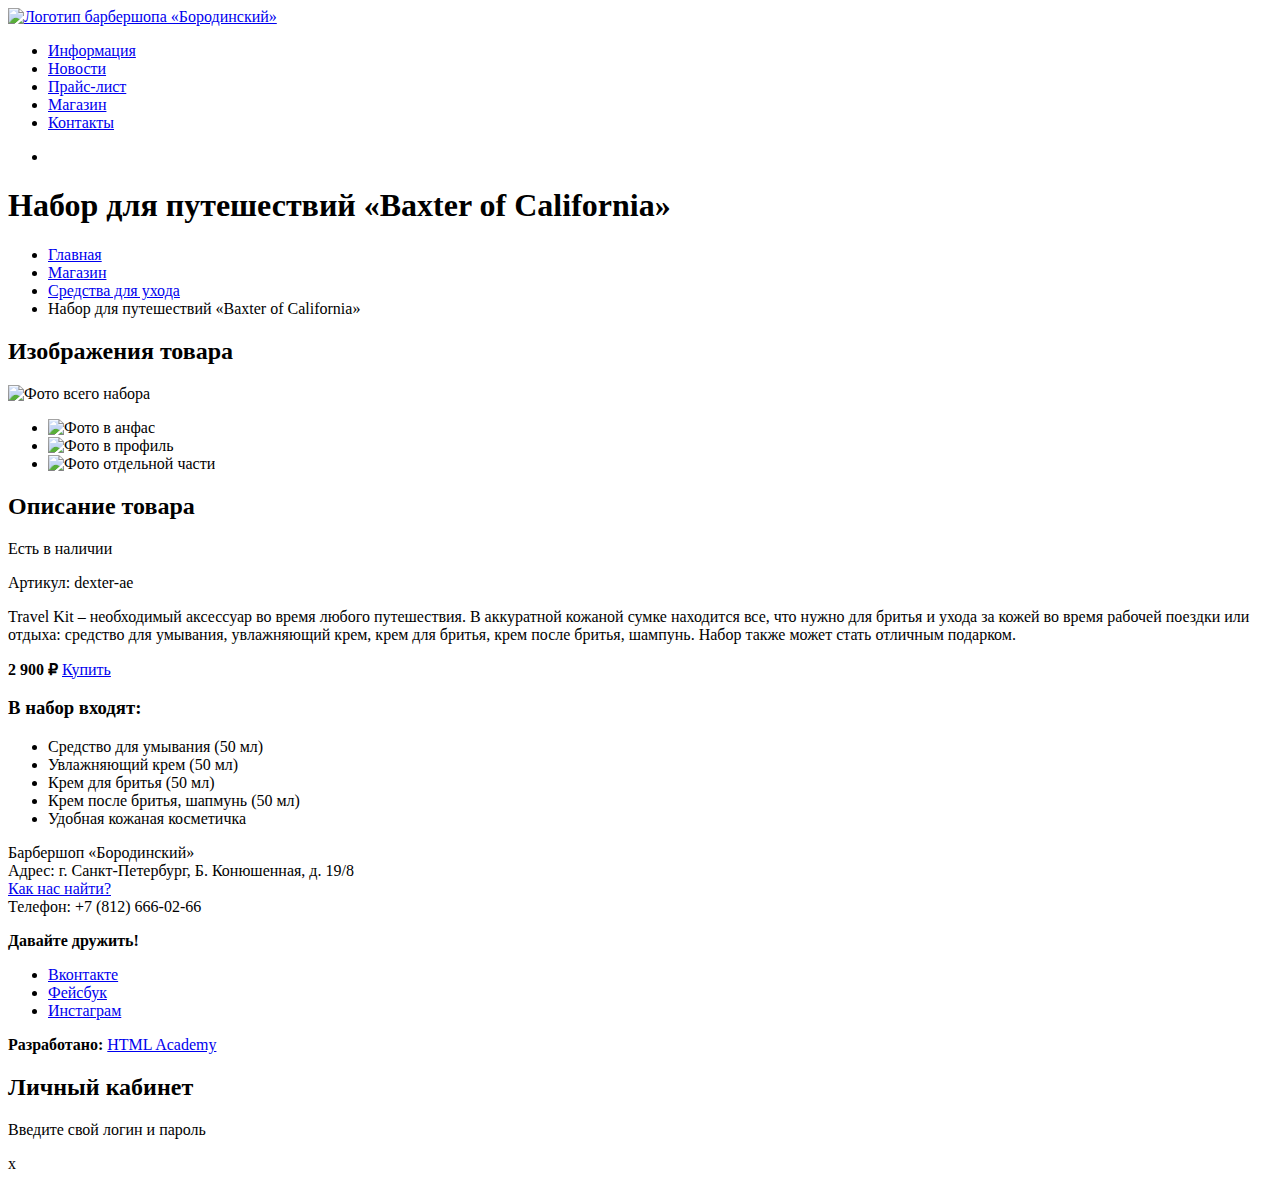
==== item.html @ 6d48ae1f "Добавил Страницу Товара и исправил лишнее модальное окно карты в Странице Каталога" ====
<!DOCTYPE html>
<html lang="ru">
<head>
	<meta charset="UTF-8">
	<title>Барбершоп «Бородинский»</title>
</head>
<body>
	<header class="main-header">
		<nav class="main-navigation">
			<a class="main-header-logo" href="index.html">
				<img src="img/logo.svg" width="111" height="24" alt="Логотип барбершопа «Бородинский»">
			</a>
			<ul class="site-navigation">
				<li><a href="info.html">Информация</a></li>
				<li><a href="news.html">Новости</a></li>
				<li><a href="price.html">Прайс-лист</a></li>
				<li class="site-navigation-current"><a href="catalog.html">Магазин</a></li>
				<li><a href="contacts.html">Контакты</a></li>
			</ul>
			<ul class="user-navigation">
				<li class="login-link"></li>
			</ul>
		</nav>
	</header>
	<main class="container">

		<h1 class="visually-hidden">Набор для путешествий «Baxter of California»</h1>

		<ul class="breadcrumbs">
			<li><a href="index.html">Главная</a></li>
			<li><a href="catalog.html">Магазин</a></li>
			<li><a href="#">Средства для ухода</a></li>
			<li class="breadcrumbs-current">Набор для путешествий «Baxter of California»</li>
		</ul>

		<section class="product-photos">
			<h2 class="visually-hidden">Изображения товара</h2>
			<p class="product-photo-full">
				<img src="img/product-big.jpg" width="460" height="498" alt="Фото всего набора">
			</p>
			<ul class="product-photo-preview">
				<li><img src="img/product-small-1.jpg" width="140" height="149" alt="Фото в анфас"></li>
				<li><img src="img/product-small-2.jpg" width="140" height="149" alt="Фото в профиль"></li>
				<li><img src="img/product-small-3.jpg" width="140" height="149" alt="Фото отдельной части"></li>
			</ul>
		</section>

		<section class="product-info">
			<h2 class="visually-hidden">Описание товара</h2>
			<p class="product-availability">Есть в наличии</p>
			<p class="product-article">Артикул: dexter-ae</p>
			<p class="product-text">Travel Kit – необходимый аксессуар во время любого путешествия. В аккуратной кожаной сумке находится все, что нужно для бритья и ухода за кожей во время рабочей поездки или отдыха: средство для умывания, увлажняющий крем, крем для бритья, крем после бритья, шампунь. Набор также может стать отличным подарком.</p>
			<p class="product-price">
				<b>2 900 ₽</b>
				<a class="button" href="#">Купить</a>
			</p>
			<h3>В набор входят:</h3>
			<ul>
				<li>Средство для умывания (50 мл)</li>
				<li>Увлажняющий крем (50 мл)</li>
				<li>Крем для бритья (50 мл)</li>
				<li>Крем после бритья, шапмунь (50 мл)</li>
				<li>Удобная кожаная косметичка</li>
			</ul>
		</section>
	</main>
	<footer class="main-footer">
		<p class="footer-contacts">
			Барбершоп «Бородинский»<br>
			Адрес: г. Санкт-Петербург, Б. Конюшенная, д. 19/8<br>
			<a href="map.html">Как нас найти?</a><br>
			Телефон: +7 (812) 666-02-66
		</p>
		<div class="footer-social">
			<b>Давайте дружить!</b>
			<ul>
				<li><a class="social-button" href="#">Вконтакте</a></li>
				<li><a class="social-button" href="#">Фейсбук</a></li>
				<li><a class="social-button" href="#">Инстаграм</a></li>
			</ul>
		</div>
		<p class="footer-copyright">
			<b>Разработано:</b>
			<a class="button" href="https://htmlacademy.ru">HTML Academy</a>
		</p>
	</footer>

	<section class="modal modal-login">
		<h2>Личный кабинет</h2>
		<p>Введите свой логин и пароль</p>
		<span class="modal-close">x</span>
	</section>
	
</body>
</html>
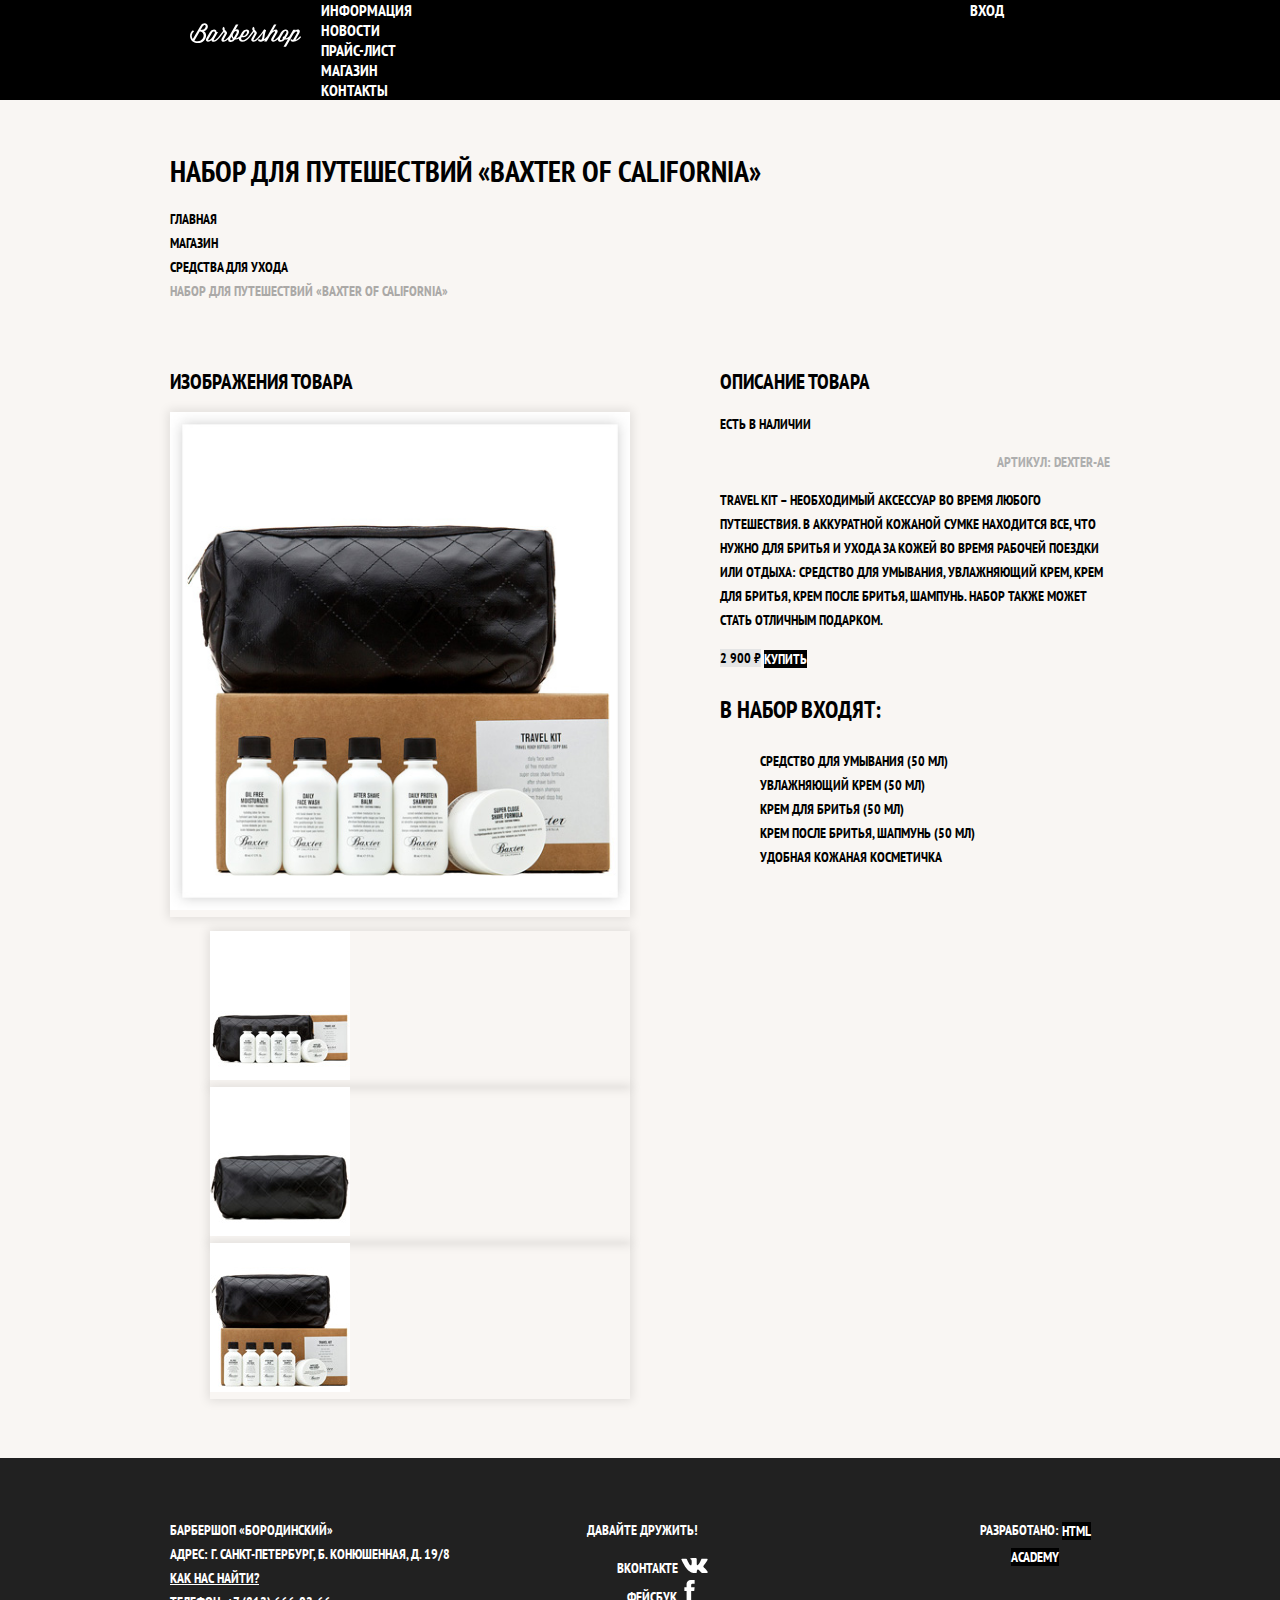
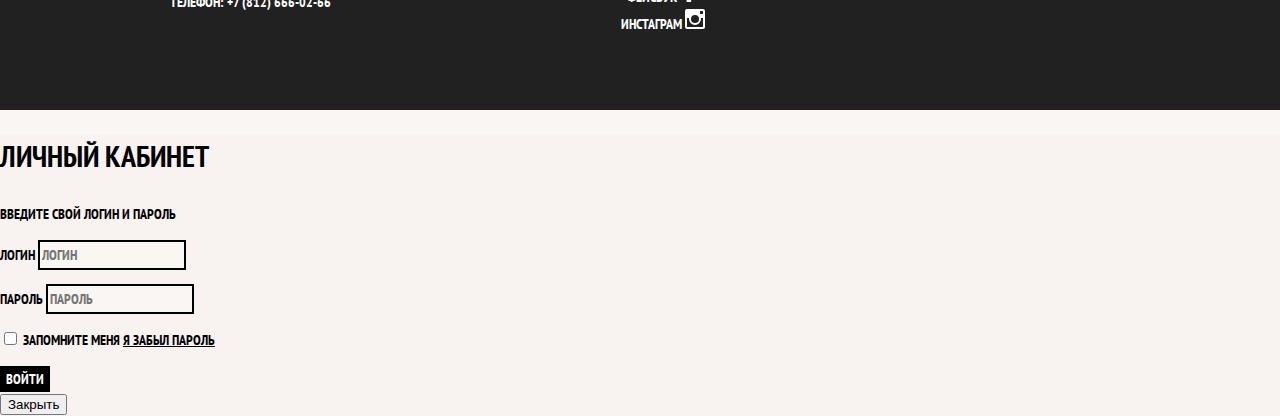
==== commit 141810e5: "исправил разметку и вставил свг для кнопок соц сетей на странице товара" ====
--- a/item.html
+++ b/item.html
@@ -1,12 +1,17 @@
 <!DOCTYPE html>
 <html lang="ru">
+
 <head>
 	<meta charset="UTF-8">
 	<title>Барбершоп «Бородинский»</title>
+	<link href="https://fonts.googleapis.com/css?family=PT+Sans+Narrow:400,700&display=swap&subset=cyrillic" rel="stylesheet">
+	<link rel="stylesheet" href="css/normalize.css">
+	<link rel="stylesheet" href="css/style.css">
 </head>
-<body>
+
+<body class="inner-page">
 	<header class="main-header">
-		<nav class="main-navigation">
+		<nav class="main-navigation container">
 			<a class="main-header-logo" href="index.html">
 				<img src="img/logo.svg" width="111" height="24" alt="Логотип барбершопа «Бородинский»">
 			</a>
@@ -18,13 +23,14 @@
 				<li><a href="contacts.html">Контакты</a></li>
 			</ul>
 			<ul class="user-navigation">
-				<li class="login-link"></li>
+				<li><a class="login-link" href="login.html">Вход</a></li>
 			</ul>
 		</nav>
 	</header>
+
 	<main class="container">
 
-		<h1 class="visually-hidden">Набор для путешествий «Baxter of California»</h1>
+		<h1 class="page-title">Набор для путешествий «Baxter of California»</h1>
 
 		<ul class="breadcrumbs">
 			<li><a href="index.html">Главная</a></li>
@@ -33,62 +39,112 @@
 			<li class="breadcrumbs-current">Набор для путешествий «Baxter of California»</li>
 		</ul>
 
-		<section class="product-photos">
-			<h2 class="visually-hidden">Изображения товара</h2>
-			<p class="product-photo-full">
-				<img src="img/product-big.jpg" width="460" height="498" alt="Фото всего набора">
+		<div class="catalog-columns">
+			<section class="product-photos">
+				<h2 class="visually-hidden">Изображения товара</h2>
+				<p class="product-photo-full">
+					<img src="img/product-big.jpg" width="460" height="498" alt="Фото всего набора">
+				</p>
+				<ul class="product-photo-preview">
+					<li><img src="img/product-small-1.jpg" width="140" height="149" alt="Фото в анфас"></li>
+					<li><img src="img/product-small-2.jpg" width="140" height="149" alt="Фото в профиль"></li>
+					<li><img src="img/product-small-3.jpg" width="140" height="149" alt="Фото отдельной части"></li>
+				</ul>
+			</section>
+
+			<section class="product-info">
+				<h2 class="visually-hidden">Описание товара</h2>
+				<div class="product-description">
+					<p class="product-availability">Есть в наличии</p>
+					<p class="product-article">Артикул: dexter-ae</p>
+				</div>
+				<p class="product-text">Travel Kit – необходимый аксессуар во время любого путешествия. В аккуратной кожаной сумке находится все, что нужно для бритья и ухода за кожей во время рабочей поездки или отдыха: средство для умывания, увлажняющий крем, крем для бритья, крем после бритья, шампунь. Набор также может стать отличным подарком.</p>
+				<p class="product-price">
+					<b>2 900 ₽</b>
+					<a class="button" href="#">Купить</a>
+				</p>
+				<h3>В набор входят:</h3>
+				<ul>
+					<li>Средство для умывания (50 мл)</li>
+					<li>Увлажняющий крем (50 мл)</li>
+					<li>Крем для бритья (50 мл)</li>
+					<li>Крем после бритья, шапмунь (50 мл)</li>
+					<li>Удобная кожаная косметичка</li>
+				</ul>
+			</section>
+		</div>
+		
+	</main>
+
+	<footer class="main-footer">
+		<div class="container">
+			<p class="footer-contacts">
+				Барбершоп «Бородинский»<br>
+				Адрес: г. Санкт-Петербург, Б. Конюшенная, д. 19/8<br>
+				<a href="map.html">Как нас найти?</a><br>
+				Телефон: +7 (812) 666-02-66
 			</p>
-			<ul class="product-photo-preview">
-				<li><img src="img/product-small-1.jpg" width="140" height="149" alt="Фото в анфас"></li>
-				<li><img src="img/product-small-2.jpg" width="140" height="149" alt="Фото в профиль"></li>
-				<li><img src="img/product-small-3.jpg" width="140" height="149" alt="Фото отдельной части"></li>
-			</ul>
-		</section>
-
-		<section class="product-info">
-			<h2 class="visually-hidden">Описание товара</h2>
-			<p class="product-availability">Есть в наличии</p>
-			<p class="product-article">Артикул: dexter-ae</p>
-			<p class="product-text">Travel Kit – необходимый аксессуар во время любого путешествия. В аккуратной кожаной сумке находится все, что нужно для бритья и ухода за кожей во время рабочей поездки или отдыха: средство для умывания, увлажняющий крем, крем для бритья, крем после бритья, шампунь. Набор также может стать отличным подарком.</p>
-			<p class="product-price">
-				<b>2 900 ₽</b>
-				<a class="button" href="#">Купить</a>
+			<div class="footer-social">
+				<b>Давайте дружить!</b>
+				<ul>
+					<li>
+						<a class="social-button" href="#">
+							<span class="visually-hidden">Вконтакте</span>
+							<svg xmlns="http://www.w3.org/2000/svg" width="27" height="15" viewBox="0 0 26.14 14.91">
+								<path d="M26 13.47l-.09-.17a13.55 13.55 0 0 0-2.6-3q-.87-.83-1.1-1.12A1 1 0 0 1 22 8a10.27 10.27 0 0 1 1.22-1.78l.88-1.16q2.35-3.13 2-4L26 .94a.8.8 0 0 0-.4-.22 2.14 2.14 0 0 0-.87 0h-3.92a.51.51 0 0 0-.27 0h-.3a.6.6 0 0 0-.15.14.93.93 0 0 0-.14.24 22.22 22.22 0 0 1-1.46 3.06q-.5.84-.93 1.46a7 7 0 0 1-.71.91 4.94 4.94 0 0 1-.52.47q-.23.18-.35.15l-.23-.05a.9.9 0 0 1-.31-.33 1.49 1.49 0 0 1-.16-.53v-.55-.65-.57-1.12-1-.75a3.14 3.14 0 0 0 0-.62 2.12 2.12 0 0 0-.14-.44.73.73 0 0 0-.28-.33 1.57 1.57 0 0 0-.46-.18A9 9 0 0 0 12.57 0a8.93 8.93 0 0 0-3.25.33 1.83 1.83 0 0 0-.52.41q-.25.3-.07.33a1.67 1.67 0 0 1 1.16.59l.08.16a2.6 2.6 0 0 1 .19.63 6.32 6.32 0 0 1 .12 1 10.59 10.59 0 0 1 0 1.7q-.07.71-.13 1.1a2.21 2.21 0 0 1-.18.64 2.69 2.69 0 0 1-.16.3l-.07.07a1 1 0 0 1-.37.07.86.86 0 0 1-.46-.19 3.27 3.27 0 0 1-.56-.52 7 7 0 0 1-.66-.93q-.37-.6-.76-1.42l-.22-.39q-.2-.38-.56-1.11t-.62-1.43A.9.9 0 0 0 5.2.9h-.07a.93.93 0 0 0-.22-.16A1.44 1.44 0 0 0 4.6.65L.87.68A1 1 0 0 0 .1.94L0 1a.44.44 0 0 0 0 .22 1.08 1.08 0 0 0 .08.37Q.9 3.53 1.86 5.31t1.66 2.87Q4.23 9.27 5 10.24t1 1.24l.37.41.34.33a8.06 8.06 0 0 0 1 .78 16.34 16.34 0 0 0 1.4.9 7.6 7.6 0 0 0 1.79.72 6.19 6.19 0 0 0 2 .22h1.57a1.08 1.08 0 0 0 .72-.3l.05-.07a.9.9 0 0 0 .1-.25 1.38 1.38 0 0 0 0-.37 4.48 4.48 0 0 1 .09-1.05 2.77 2.77 0 0 1 .23-.71 1.74 1.74 0 0 1 .29-.4 1.19 1.19 0 0 1 .23-.2h.11a.86.86 0 0 1 .77.21 4.52 4.52 0 0 1 .83.79q.39.47.93 1.05a6.41 6.41 0 0 0 1 .87l.27.16a3.31 3.31 0 0 0 .71.3 1.53 1.53 0 0 0 .76.07l3.48-.05a1.58 1.58 0 0 0 .8-.17.68.68 0 0 0 .34-.37 1.06 1.06 0 0 0 0-.46 1.71 1.71 0 0 0-.1-.36z"
+                                    fill="#fff">
+								</path>
+							</svg>
+						</a>
+					</li>
+					<li>
+						<a class="social-button" href="#">
+							<span class="visually-hidden">Фейсбук</span>
+							<svg xmlns="http://www.w3.org/2000/svg" width="19" height="22" viewBox="0 0 10.15 21.74">
+								<path d="M3.34 1.12A4.77 4.77 0 0 1 6.53 0h3.61v3.81H7.81a1.07 1.07 0 0 0-1.09.83v2.55h3.42c-.08 1.23-.24 2.45-.41 3.67h-3v10.87H2.21V10.86H0V7.21h2.19V3.66a3.83 3.83 0 0 1 1.15-2.54z"
+                                    fill="#fff" />
+						</a>
+					</li>
+					<li>
+						<a class="social-button" href="#">
+							<span class="visually-hidden">Инстаграм</span>
+							<svg xmlns="http://www.w3.org/2000/svg" width="20" height="20" viewBox="0 0 20 20">
+								<path d="M18 0H2a2 2 0 0 0-2 2v16a2 2 0 0 0 2 2h16a2 2 0 0 0 2-2V2a2 2 0 0 0-2-2zm-8 6a4 4 0 1 1-4 4 4 4 0 0 1 4-4zM2.5 18a.47.47 0 0 1-.5-.5V9h2.1a3.4 3.4 0 0 0-.1 1 6 6 0 1 0 12 0 3.4 3.4 0 0 0-.1-1H18v8.5a.47.47 0 0 1-.5.5zM18 4.5a.47.47 0 0 1-.5.5h-2a.47.47 0 0 1-.5-.5v-2a.47.47 0 0 1 .5-.5h2a.47.47 0 0 1 .5.5z"
+                                    fill="#fff">
+								</path>
+							</svg>
+						</a>
+					</li>
+				</ul>
+			</div>
+			<p class="footer-copyright">
+				<b>Разработано:</b>
+				<a class="button" href="https://htmlacademy.ru">HTML Academy</a>
 			</p>
-			<h3>В набор входят:</h3>
-			<ul>
-				<li>Средство для умывания (50 мл)</li>
-				<li>Увлажняющий крем (50 мл)</li>
-				<li>Крем для бритья (50 мл)</li>
-				<li>Крем после бритья, шапмунь (50 мл)</li>
-				<li>Удобная кожаная косметичка</li>
-			</ul>
-		</section>
-	</main>
-	<footer class="main-footer">
-		<p class="footer-contacts">
-			Барбершоп «Бородинский»<br>
-			Адрес: г. Санкт-Петербург, Б. Конюшенная, д. 19/8<br>
-			<a href="map.html">Как нас найти?</a><br>
-			Телефон: +7 (812) 666-02-66
-		</p>
-		<div class="footer-social">
-			<b>Давайте дружить!</b>
-			<ul>
-				<li><a class="social-button" href="#">Вконтакте</a></li>
-				<li><a class="social-button" href="#">Фейсбук</a></li>
-				<li><a class="social-button" href="#">Инстаграм</a></li>
-			</ul>
 		</div>
-		<p class="footer-copyright">
-			<b>Разработано:</b>
-			<a class="button" href="https://htmlacademy.ru">HTML Academy</a>
-		</p>
 	</footer>
 
 	<section class="modal modal-login">
 		<h2>Личный кабинет</h2>
 		<p>Введите свой логин и пароль</p>
-		<span class="modal-close">x</span>
+		<form class="login-form" action="https://echo.htmlacademy.ru" method="post">
+			<p>
+				<label for="user-login" class="visually-hidden">Логин</label>
+				<input type="text" class="login-icon-user" id="user-login" name="login" placeholder="Логин">
+			</p>
+			<p>
+				<label for="user-password" class="visually-hidden">Пароль</label>
+				<input type="password" class="login-icon-password" id="user-password" name="password" placeholder="Пароль">
+			</p>
+			<p class="login-password-info">
+				<input class="visually-hidden" id="login-password-info" type="checkbox" name="remember">
+				<span class="checkbox-indicator"></span>
+				<label for="login-password-info">Запомните меня</label>
+				<a class="restore" href="#">Я забыл пароль</a>
+			</p>
+			<button class="button" type="submit">Войти</button>
+		</form>
+		<button class="modal-close" type="button">Закрыть</button>
 	</section>
 	
 </body>
--- a/css/style.css
+++ b/css/style.css
@@ -0,0 +1,522 @@
+body {
+	margin: 0;
+	padding: 0;
+
+	font-family: "PT Sans Narrow", Arial, sans-serif;
+	font-size: 14px;
+	line-height: 24px;
+	font-weight: 700;
+	color: #ffffff;
+	text-transform: uppercase;
+
+	background-color: #000000;
+	background-image: url("../img/bg.jpg");
+	background-position: top center;
+	background-repeat: no-repeat;
+}
+
+.inner-page {
+	color: #000000;
+
+	background-color: #f9f6f3;
+	background-image: url("../img/pattern-light.jpg");
+	background-position: 0 0;
+	background-repeat: repeat;
+}
+
+.main-header {
+	margin-bottom: 75px;
+}
+
+.inner-page .main-header {
+	margin-bottom: 50px;
+
+	background-color: #000000;
+}
+
+a {
+	text-decoration: none;
+}
+
+.button {
+	font: inherit;
+
+	text-align: center;
+	color: #ffffff;
+	vertical-align: middle;
+	text-transform: uppercase;
+
+	background-color: #000000;
+	border: none;
+}
+
+.button:hover,
+.button:focus,
+.button:active {
+	background-color: #663d15;
+}
+
+.main-navigation {
+	display: flex;
+	flex-direction: column;
+	align-items: center;
+
+	font-size: 16px;
+	line-height: 20px;
+	color: #ffffff;
+
+	background-color: transparent;
+}
+
+.inner-page .main-navigation {
+	display: flex;
+	align-items: flex-start;
+	flex-direction: row;
+}
+
+.main-header-logo {
+	order: 2;
+	width: 368px;
+	height: 153px;
+}
+
+.inner-page .main-header-logo {
+	order: 0;
+
+	width: 111px;
+	height: 24px;
+	padding: 23px 20px;
+}
+
+.main-navigation-wrapper {
+	width: 100%;
+	margin-bottom: 60px;
+
+	background-color: #000000;
+}
+
+.main-navigation-wrapper .container {
+	display: flex;
+	justify-content: space-between;
+}
+
+.site-navigation,
+.user-navigation {
+	list-style: none;
+	margin: 0;
+	padding: 0;
+}
+
+.site-navigation {
+	width: 620px;
+}
+
+.user-navigation {
+	width: 140px;
+}
+
+.inner-page .user-navigation {
+	margin-left: auto;
+}
+
+.site-navigation a,
+.user-navigation a {
+	color: #ffffff;
+}
+
+.site-navigation a:hover,
+.site-navigation a:focus,
+.user-navigation a:hover,
+.user-navigation a:focus {
+	background-color: #242424;
+}
+
+.container {
+	width: 940px;
+	margin: 0 auto;
+	padding: 0 10px;
+}
+
+.features {
+	margin-bottom: 80px;
+}
+
+.features-list {
+	display: flex;
+	justify-content: space-between;
+	margin: 0;
+	padding: 0;
+
+	list-style: none;
+}
+
+.feature-item {
+	width: 300px;
+	text-align: center;
+}
+
+.feature-item h3 {
+	font-size: 30px;
+	line-height: 42px;
+}
+
+.index-columns {
+	display: flex;
+	justify-content: space-between;
+	padding: 50px 80px;
+	margin-bottom: 35px;
+
+	color: #000000;
+
+	background-color: #f8f5f2;
+	background-image: url("../img/pattern-light.jpg");
+	background-position: 0 0;
+	background-repeat: repeat;
+}
+
+.index-columns h2 {
+	font-size: 30px;
+	line-height: 42px;
+}
+
+.news {
+	width: 380px;
+}
+
+.news-list {
+	list-style: none;
+}
+
+.news-item time {
+	text-transform: none;
+}
+
+.gallery {
+	width: 300px;
+}
+
+.gallery-content {
+	background-color: #cccccc;
+	border: 7px solid #ffffff;
+}
+
+.contacts {
+	width: 380px;
+}
+
+.appointment {
+	width: 300px;
+}
+
+.appointment-item input {
+	font: inherit;
+
+	background-color: transparent;
+	border: 2px solid #000000;
+}
+
+.appointment-item input:focus {
+	border-color: #663d15;
+}
+
+.page-title {
+	margin: 0;
+	margin-bottom: 15px;
+	padding: 0;
+
+	font-size: 30px;
+	line-height: 42px;
+}
+
+.breadcrumbs {
+	padding: 0;
+	margin: 0;
+	margin-bottom: 50px;
+
+	list-style: none;
+}
+
+.breadcrumbs a {
+	color: #000000;
+}
+
+.breadcrumbs a:hover,
+.breadcrumbs a:focus {
+	text-decoration: underline;
+}
+
+.breadcrumbs-current {
+	color: #aba9a7;
+}
+
+.catalog-columns {
+	display: flex;
+	justify-content: space-between;
+}
+
+.filters {
+	width: 180px;
+}
+
+.filter fieldset {
+	border: none;
+}
+
+.filter legend {
+	font-size: 24px;
+	line-height: 30px;
+}
+
+.filter ul {
+	list-style: none;
+	line-height: 18px;
+}
+
+.filter-input:hover + label,
+.filter-input:focus + label {
+	color: #663d15;
+}
+
+.filter-input:disabled + label {
+	color: #000000;
+
+	opacity: 0.5;
+}
+
+.catalog {
+	width: 700px;
+}
+
+.catalog-list {
+	display: flex;
+	flex-wrap: wrap;
+	padding: 0;
+	margin: 0;
+	margin-bottom: 25px;
+	
+	list-style: none;
+}
+
+.catalog-item {
+	width: 220px;
+	margin-bottom: 20px;
+	margin-right: 20px;
+	
+	background-color: #f8f8f8;
+	box-shadow: 0 0 10px rgba(0, 0, 0, 0.1);
+}
+
+.catalog-item:nth-child(3n) {
+	margin-right: 0;
+}
+
+.catalog-item:hover {
+	box-shadow: 0 0 10px rgba(0, 0, 0, 0.2);
+}
+
+.catalog-item a {
+	color: #000000;
+}
+
+.catalog-item h3 {
+	font-size: 14px;
+	line-height: 18px;
+}
+
+.catalog-category {
+	text-decoration: none;
+}
+
+.catalog-item-price b {
+	font-size: 14px;
+	line-height: 20px;
+	text-align: center;
+
+	background-color: #e5e5e5;
+}
+
+.catalog-item-price .button {
+	line-height: 20px;
+	color: #ffffff;
+}
+
+.pagination-list {
+	padding: 0;
+	margin: 0;
+
+	list-style: none;
+}
+
+.pagination-item a {
+	color: #ffffff;
+
+	background-color: #000000;
+}
+
+.pagination-item a:hover,
+.pagination-item a:focus,
+.pagination-item a:active {
+	background-color: #663d15;
+}
+
+.pagination-item-current a {
+	color: #000000;
+
+	background-color: #ffffff;
+}
+
+.pagination-item-current a:hover,
+.pagination-item-current a:focus,
+.pagination-item-current a:active {
+	color: #000000;
+
+	background-color: #ffffff;
+}
+
+.product-photo-preview {
+	list-style: none;
+}
+
+.product-photos {
+	width: 460px;
+}
+
+.product-photo-preview li {
+	box-shadow: 0 0 10px 2px rgba(0, 0, 0, 0.1);
+}
+
+.product-photo-full {
+	box-shadow: 0 0 10px 2px rgba(0, 0, 0, 0.1);
+}
+
+.product-article {
+	text-align: right;
+	color: #aeaeae;
+}
+
+.product-price b {
+	line-height: 20px;
+	text-align: center;
+
+	background-color: #e5e5e5;
+}
+
+.product-info {
+	width: 390px;
+}
+
+.product-info h3 {
+	font-size: 24px;
+	line-height: 30px;
+}
+
+.product-info ul {
+	list-style: none;
+}
+
+.main-footer {
+	margin-top: 65px;
+	padding: 60px 0;
+
+	color: #ffffff;
+
+	background-color: #212121;
+	background-image: url("../img/pattern-dark.jpg");
+	background-position: 0 0;
+	background-repeat: repeat;
+}
+
+.inner-page .main-footer {
+	margin-top: 45px;
+}
+
+.main-footer .container {
+	display: flex;
+}
+
+.footer-contacts {
+	width: 320px;
+	margin: 0;
+	margin-right: 80px;
+}
+
+.footer-contacts a {
+	color: #ffffff;
+	text-decoration: underline;
+}
+
+.footer-contacts a:hover,
+.footer-contacts a:focus {
+	text-decoration: none;
+}
+
+.footer-social {
+	width: 145px;
+
+	text-align: center;
+}
+
+.footer-social ul {
+	list-style: none;
+}
+
+.social-button {
+	color: #ffffff;
+}
+
+.footer-copyright {
+	width: 150px;
+	margin: 0;
+	margin-left: auto;
+	text-align: center;
+}
+
+.footer-copyright .button:hover,
+.footer-copyright .button:focus {
+	color: #000000;
+
+	background-color: #ffffff;
+}
+
+.modal {
+	color: #000000;
+
+	background-color: #f8f3f0;
+	background-image: url("../img/pattern-light.jpg");
+	background-position: 0 0;
+	background-repeat: repeat;
+}
+
+.modal h2 {
+	font-size: 30px;
+	line-height: 42px;
+}
+
+.login-form input[type="text"],
+.login-form input[type="password"] {
+	font: inherit;
+	color: #000000;
+	text-transform: uppercase;
+
+	background-color: #f9f6f3;
+	border: 2px solid #000000;
+}
+
+.login-form input:focus {
+	border-color: #663d15;
+}
+
+.login-checkbox:hover,
+.login-checkbox:focus {
+	color: #663d15;
+}
+
+.restore {
+	color: #000000;
+	text-decoration: underline;
+}
+
+.restore:hover,
+.restore:focus {
+	text-decoration: none;
+}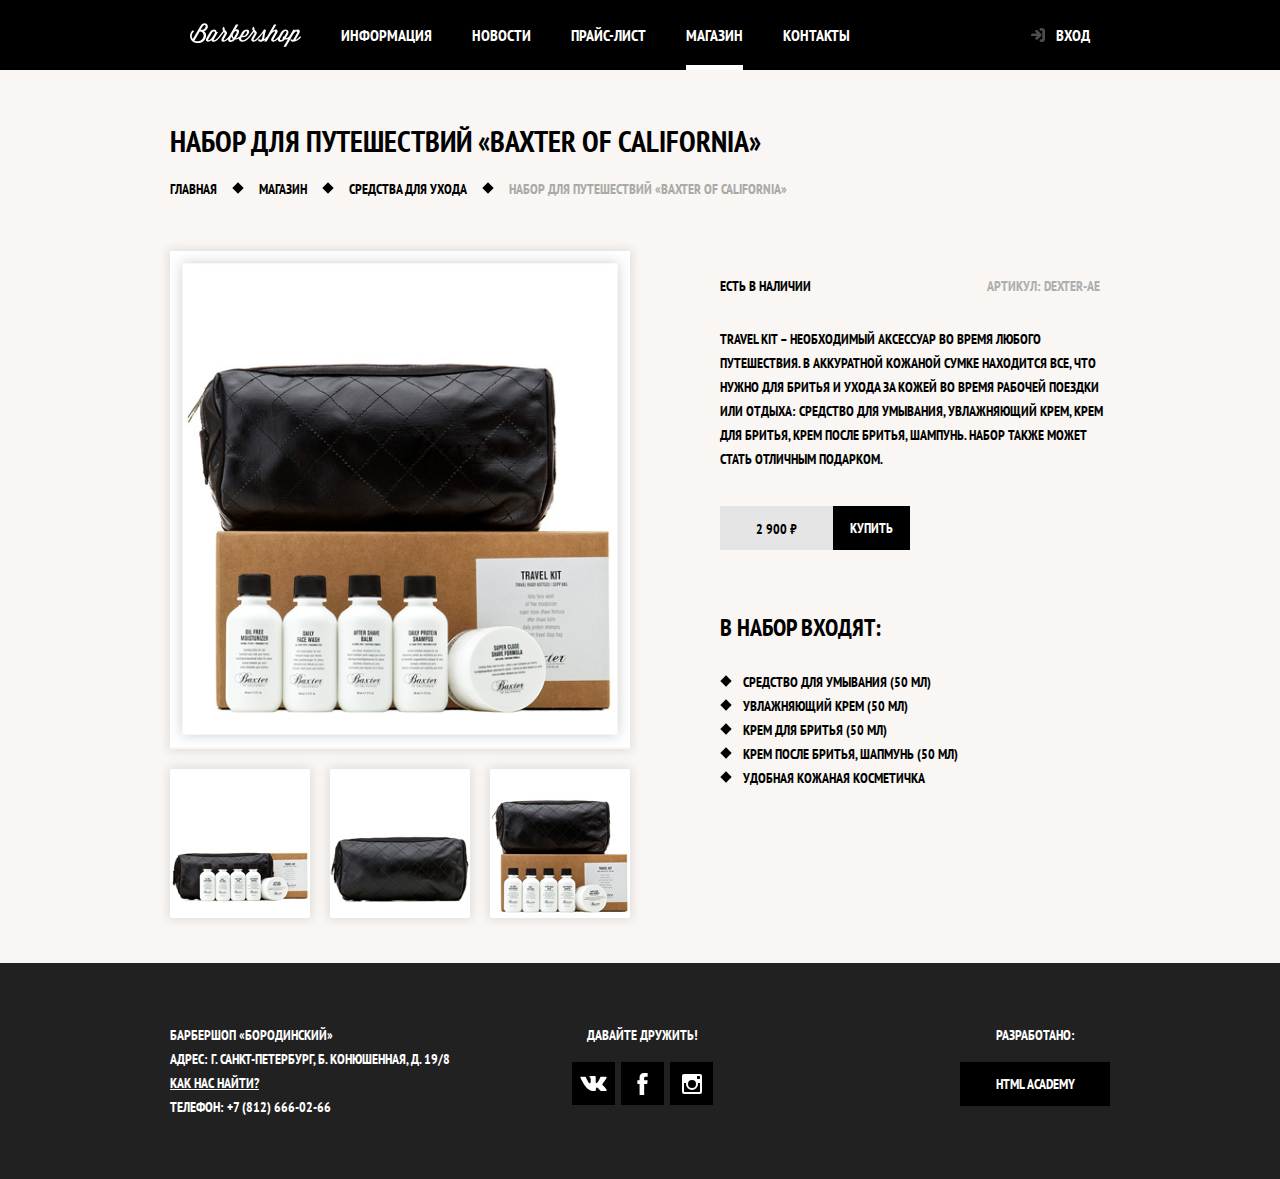
==== commit 0059c461: "добавил подключение скриптов" ====
--- a/item.html
+++ b/item.html
@@ -147,5 +147,7 @@
 		<button class="modal-close" type="button">Закрыть</button>
 	</section>
 	
+	<script src="js/popup.js"></script>
+	<script src="js/map.js"></script>
 </body>
 </html>--- a/css/style.css
+++ b/css/style.css
@@ -38,7 +38,34 @@
 	text-decoration: none;
 }
 
+img {
+	max-width: 100%;
+	height: auto;
+}
+
+.visually-hidden:not(:focus):not(:active),
+input[type="checkbox"].visually-hidden,
+input[type="radio"].visually-hidden {
+	position: absolute;
+
+	width: 1px;
+	height: 1px;
+	margin: -1px;
+	border: 0;
+	padding: 0;
+
+	white-space: nowrap;
+
+	clip-path: inset(100%);
+	clip: rect(0 0 0 0);
+	overflow: hidden;
+}
+
 .button {
+	display: inline-block;
+	margin-right: 16px;
+	padding: 10px 30px;
+
 	font: inherit;
 
 	text-align: center;
@@ -56,6 +83,13 @@
 	background-color: #663d15;
 }
 
+.button.disabled,
+.button:disabled {
+	cursor: default;
+	opacity: 0.5;
+	background-color: #000000;
+}
+
 .main-navigation {
 	display: flex;
 	flex-direction: column;
@@ -108,11 +142,14 @@
 }
 
 .site-navigation {
+	display: flex;
+	flex-wrap: wrap;
 	width: 620px;
 }
 
 .user-navigation {
-	width: 140px;
+	display: flex;
+	max-width: 140px;
 }
 
 .inner-page .user-navigation {
@@ -121,6 +158,9 @@
 
 .site-navigation a,
 .user-navigation a {
+	display: block;
+	padding: 25px 20px;
+
 	color: #ffffff;
 }
 
@@ -131,6 +171,55 @@
 	background-color: #242424;
 }
 
+.site-navigation-current {
+	position: relative;
+}
+
+.site-navigation-current a:not([href]) {
+	background-color: #000000;
+}
+
+.site-navigation-current::after {
+	content: "";
+
+	position: absolute;
+	right: 20px;
+	bottom: 0;
+	left: 20px;
+
+	height: 5px;
+
+	background-color: #ffffff;
+}
+
+.user-navigation .login-link {
+	position: relative;
+	padding-left: 50px;
+}
+
+.login-link::before {
+	content: "";
+
+	position: absolute;
+	top: 27px;
+	left: 24px;
+
+	width: 16px;
+	height: 18px;
+
+	background-image: url("../img/login.svg");
+	background-repeat: no-repeat;
+	background-position: 0 0;
+
+	opacity: 0.3;
+}
+
+.login-link:hover::before,
+.login-link:focus::before,
+.login-link:active::before {
+	opacity: 1;
+}
+
 .container {
 	width: 940px;
 	margin: 0 auto;
@@ -156,8 +245,33 @@
 }
 
 .feature-item h3 {
+	position: relative;
+
+	margin: 0;
+	margin-bottom: 60px;
+
 	font-size: 30px;
 	line-height: 42px;
+}
+
+.feature-item h3::after {
+	content: "";
+
+	position: absolute;
+	bottom: -30px;
+	left: 50%;
+
+	width: 20px;
+	height: 20px;
+	margin-left: -10px;
+
+	background-color: #ffffff;
+
+	transform: rotate(45deg);
+}
+
+.feature-item p {
+	margin: 0 10px;
 }
 
 .index-columns {
@@ -169,12 +283,17 @@
 	color: #000000;
 
 	background-color: #f8f5f2;
-	background-image: url("../img/pattern-light.jpg");
-	background-position: 0 0;
-	background-repeat: repeat;
+	background-image: 
+		url("../img/line.png"),
+		url("../img/pattern-light.jpg");
+	background-position: center, 0 0;
+	background-repeat: no-repeat, repeat;
 }
 
 .index-columns h2 {
+	margin: 0;
+	margin-bottom: 25px;
+
 	font-size: 30px;
 	line-height: 42px;
 }
@@ -184,7 +303,19 @@
 }
 
 .news-list {
+	margin: 0;
+	margin-bottom: 25px;
+	padding: 0;
+
 	list-style: none;
+}
+
+.news-item {
+	margin-bottom: 25px;
+}
+
+.news-item p {
+	margin: 0;
 }
 
 .news-item time {
@@ -195,20 +326,86 @@
 	width: 300px;
 }
 
+.gallery-container {
+	position: relative;
+
+	height: 260px;
+}
+
 .gallery-content {
+	height: 164px;
+	margin: 0;
+
 	background-color: #cccccc;
 	border: 7px solid #ffffff;
 }
 
+.gallery-content img {
+	width: 286px;
+	height: 164px;
+}
+
+.gallery-button {
+	box-sizing: border-box;
+	position: absolute;
+	bottom: 0;
+
+	width: 140px;
+	margin: 0;
+}
+
+.gallery-button-back {
+	left: 0;
+}
+
+.gallery-button-next {
+	right: 0;
+}
+
 .contacts {
 	width: 380px;
 }
 
+.contacts p {
+	margin: 0;
+	margin-bottom: 25px;
+}
+
 .appointment {
 	width: 300px;
 }
 
+.appointment-info {
+	margin: 0;
+	margin-bottom: 15px;
+}
+
+.appointment-form {
+	display: flex;
+	flex-wrap: wrap;
+	justify-content: space-between;
+}
+
+.appointment-item {
+	width: 140px;
+	margin: 0;
+	margin-bottom: 10px;
+}
+
+.appointment-item label {
+	display: block;
+	margin-bottom: 9px;
+	margin-left: 15px;
+}
+
 .appointment-item input {
+	box-sizing: border-box;
+	width: 140px;
+	padding-top: 8px;
+	padding-left: 15px;
+	padding-right: 15px;
+	padding-bottom: 7px;
+
 	font: inherit;
 
 	background-color: transparent;
@@ -219,6 +416,12 @@
 	border-color: #663d15;
 }
 
+.appointment .button {
+	width: 100%;
+	margin-top: 10px;
+	margin-right: 0;
+}
+
 .page-title {
 	margin: 0;
 	margin-bottom: 15px;
@@ -229,11 +432,39 @@
 }
 
 .breadcrumbs {
+	display: flex;
+	flex-wrap: wrap;
+	justify-content: flex-start;
 	padding: 0;
 	margin: 0;
 	margin-bottom: 50px;
 
 	list-style: none;
+}
+
+.breadcrumbs li {
+	position: relative;
+
+	margin-right: 42px;
+}
+
+.breadcrumbs li:last-child {
+	margin-right: 0;
+}
+
+.breadcrumbs li::after {
+	content: "";
+
+	position: absolute;
+	top: 7px;
+	right: -25px;
+
+	width: 8px;
+	height: 8px;
+
+	background-color: #000000;
+
+	transform: rotate(45deg);
 }
 
 .breadcrumbs a {
@@ -249,6 +480,10 @@
 	color: #aba9a7;
 }
 
+.breadcrumbs-current::after {
+	display: none;
+}
+
 .catalog-columns {
 	display: flex;
 	justify-content: space-between;
@@ -259,22 +494,105 @@
 }
 
 .filter fieldset {
+	padding: 0;
+	margin: 0;
+	margin-bottom: 30px;
+
 	border: none;
 }
 
+.filter fieldset:first-child {
+	margin-bottom: 35px;
+}
+
 .filter legend {
+	margin-bottom: 26px;
+
 	font-size: 24px;
 	line-height: 30px;
 }
 
 .filter ul {
+	padding: 0;
+	margin: 0;
+
 	list-style: none;
 	line-height: 18px;
+}
+
+.filter-option {
+	margin-bottom: 19px;
+	padding-left: 45px;
+}
+
+.filter-option label {
+	position: relative;
+
+	display: block;
+
+	cursor: pointer;
+	-moz-user-select: none;
+	user-select: none;
 }
 
 .filter-input:hover + label,
 .filter-input:focus + label {
 	color: #663d15;
+}
+
+.filter-input-checkbox + label::before {
+	content: "";
+	position: absolute;
+	left: -42px;
+	top: 0;
+
+	width: 16px;
+	height: 16px;
+
+	border: 2px solid #000000;
+}
+
+.filter-input-checkbox:checked + label::after {
+	content: "";
+
+	position: absolute;
+	top: 4px;
+	left: -38px;
+
+	width: 12px;
+	height: 12px;
+
+	background-image: url("../img/cross.svg");
+	background-repeat: no-repeat;
+	background-position: 0 0;
+}
+
+.filter-input-radio + label::before {
+	content: "";
+
+	position: absolute;
+	top: -1px;
+	left: -42px;
+
+	width: 16px;
+	height: 16px;
+
+	border: 2px solid #000000;
+	border-radius: 50%;
+}
+
+.filter-input-radio:checked + label::after {
+	content: "";
+
+	position: absolute;
+	top: 5px;
+	left: -36px;
+
+	width: 8px;
+	height: 8px;
+
+	background-color: #000000;
+	border-radius: 50%;
 }
 
 .filter-input:disabled + label {
@@ -315,19 +633,45 @@
 }
 
 .catalog-item a {
+	display: flex;
+	flex-direction: column;
+
 	color: #000000;
 }
 
 .catalog-item h3 {
+	order: 1;
+	margin-top: 17px;
+	margin-bottom: 12px;
+	margin-left: 16px;
+	margin-right: 15px;
+
 	font-size: 14px;
 	line-height: 18px;
 }
 
 .catalog-category {
+	display: block;
+
 	text-decoration: none;
 }
 
+.catalog-item-image {
+	width: 220px;
+	height: 165px;
+	margin: 0;
+}
+
+.catalog-item-price {
+	display: flex;
+	margin: 15px;
+	margin-top: 0;
+}
+
 .catalog-item-price b {
+	width: 112px;
+	padding: 13px 25px 11px;
+
 	font-size: 14px;
 	line-height: 20px;
 	text-align: center;
@@ -336,18 +680,36 @@
 }
 
 .catalog-item-price .button {
+	width: 50px;
+	padding: 13px 18px 11px;
+	margin-right: 0;
+
 	line-height: 20px;
 	color: #ffffff;
 }
 
 .pagination-list {
+	display: flex;
+	flex-wrap: wrap;
+
 	padding: 0;
 	margin: 0;
 
 	list-style: none;
 }
 
+.pagination-item {
+	margin-right: 5px;
+}
+
+.pagination-item:last-child {
+	margin-right: 0;
+}
+
 .pagination-item a {
+	display: block;
+	padding: 10px 19px;
+
 	color: #ffffff;
 
 	background-color: #000000;
@@ -374,6 +736,10 @@
 }
 
 .product-photo-preview {
+	display: flex;
+	padding: 0;
+	margin: 0;
+
 	list-style: none;
 }
 
@@ -382,11 +748,35 @@
 }
 
 .product-photo-preview li {
+	width: 140px;
+	height: 149px;
+	margin-right: 20px;
+
 	box-shadow: 0 0 10px 2px rgba(0, 0, 0, 0.1);
 }
 
+.product-photo-preview li:nth-child(3n) {
+	margin-right: 0;
+}
+
 .product-photo-full {
+	width: 460px;
+	height: 498px;
+	margin: 0;
+	margin-bottom: 20px;
+
 	box-shadow: 0 0 10px 2px rgba(0, 0, 0, 0.1);
+}
+
+.product-description {
+	display: flex;
+	justify-content: space-between;
+	padding-right: 10px;
+	margin-bottom: 29px;
+}
+
+.product-description p {
+	width: 200px;
 }
 
 .product-article {
@@ -395,23 +785,222 @@
 }
 
 .product-price b {
+	box-sizing: border-box;		//без него некоректно отображается блок с ценой на странице товара
+
+	width: 112px;
+	padding-top: 13px;
+	padding-left: 36px;
+	padding-right: 36px;
+	padding-bottom: 11px;
+
 	line-height: 20px;
 	text-align: center;
 
 	background-color: #e5e5e5;
 }
 
+.product-price .button {
+	padding-left: 17px;
+	padding-right: 17px;
+}
+
 .product-info {
 	width: 390px;
+	padding-top: 23px;
+}
+
+.product-info p {
+	margin: 0;
 }
 
 .product-info h3 {
+	margin: 0;
+	margin-bottom: 27px;
+
 	font-size: 24px;
 	line-height: 30px;
 }
 
+.product-info .product-text {
+	margin-bottom: 35px;
+}
+
+.product-info .product-price {
+	display: flex;
+	margin-bottom: 63px;
+}
+
 .product-info ul {
+	margin: 0;
+	padding: 0;
+
 	list-style: none;
+}
+
+.product-info li {
+	position: relative;
+
+	padding-left: 23px;
+}
+
+.product-info li::before {
+	content: "";
+
+	position: absolute;
+	top: 7px;
+	left: 2px;
+
+	width: 8px;
+	height: 8px;
+
+	background-color: #000000;
+
+	transform: rotate(45deg);
+}
+
+.inner-content {
+	margin-bottom: 75px;
+}
+
+.inner-content h2 {
+	margin-top: 60px;
+	margin-bottom: 30px;
+
+	font-size: 24px;
+	line-height: 30px;
+}
+
+.inner-content h3 {
+	margin-top: 60px;
+	margin-bottom: 30px;
+
+	font-size: 20px;
+	line-height: 24px;
+}
+
+.inner-content h2 + h3 {
+	margin-top: 30px;
+}
+
+.inner-content p {
+	margin: 14px 0;
+}
+
+.inner-content table {
+	border-collapse: collapse;
+}
+
+.inner-content td {
+	padding: 10px 15px;
+
+	border: 2px solid #000000;
+}
+
+.inner-content .big-heading {
+	display: flex;
+	align-items: center;
+
+	margin-top: 55px;
+	margin-bottom: 65px;
+
+	font-size: 48px;
+	line-height: 48px;
+	text-align: center;
+}
+
+.big-heading::before,
+.big-heading::after {
+	content: "";
+
+	flex-grow: 1;
+	flex-shrink: 0;
+
+	width: 50px;
+	height: 2px;
+
+	background: #000000;
+}
+
+.big-heading::before {
+	margin-right: 25px;
+}
+
+.big-heading::after {
+	margin-left: 25px;
+}
+
+.custom-list-1 {
+	margin: 14px 0;
+	padding: 0;
+
+	list-style: none;
+}
+
+.custom-list-1 li {
+	position: relative;
+
+	margin-bottom: 15px;
+	padding-left: 20px;
+}
+
+.custom-list-1 li::before {
+	content: "";
+
+	position: absolute;
+	top: 8px;
+	left: 0;
+
+	width: 8px;
+	height: 8px;
+
+	background-color: #000000;
+	transform: rotate(45deg);
+}
+
+.custom-table-1 {
+	width: 100%;
+}
+
+.custom-table-1 td {
+	width: 50%;
+}
+
+.custom-table-1 td:last-child {
+	text-align: center;
+}
+
+.inner-columns {
+	display: flex;
+	justify-content: space-between;
+	flex-wrap: wrap;
+
+	margin: 60px 0;
+}
+
+.inner-column-left,
+.inner-column-right {
+	width: 460px;
+}
+
+.inner-column-left *:first-child,
+.inner-column-right *:first-child {
+	margin-top: 0;
+}
+
+.inner-column-left *:last-child,
+.inner-column-right *:last-child {
+	margin-bottom: 0;
+}
+
+.inner-columns > h2:first-child {
+	width: 460px;
+	margin-top: 0;
+	margin-right: 460px;
+	margin-right: calc(100% - 460px);
+}
+
+.short-text {
+	padding-right: 80px;
 }
 
 .main-footer {
@@ -457,11 +1046,39 @@
 }
 
 .footer-social ul {
+	display: flex;
+	flex-wrap: wrap;
+	justify-content: space-between;
+	width: 141px;
+	margin: 0 auto;
+	padding: 0;
+
 	list-style: none;
 }
 
+.footer-social b {
+	display: block;
+	margin-bottom: 15px;
+}
+
 .social-button {
-	color: #ffffff;
+	display: flex;
+	align-items: center;
+	justify-content: center;
+	width: 43px;
+	height: 43px;
+
+	background-color: #000000;
+}
+
+.social-button:hover,
+.social-button:focus {
+	background-color: #ffffff;
+}
+
+.social-button:hover path,
+.social-button:focus path {
+	fill: #000000;
 }
 
 .footer-copyright {
@@ -469,6 +1086,16 @@
 	margin: 0;
 	margin-left: auto;
 	text-align: center;
+}
+
+.footer-copyright .button {
+	display: block;
+	margin-right: 0;
+}
+
+.footer-copyright b {
+	display: block;
+	margin-bottom: 15px;
 }
 
 .footer-copyright .button:hover,
@@ -479,12 +1106,19 @@
 }
 
 .modal {
+	position: fixed;
+
+	display: none;
+
 	color: #000000;
 
 	background-color: #f8f3f0;
 	background-image: url("../img/pattern-light.jpg");
 	background-position: 0 0;
 	background-repeat: repeat;
+	box-shadow: 0 30px 50px rgba(0, 0, 0, 0.7);
+
+	z-index: 2;
 }
 
 .modal h2 {
@@ -492,8 +1126,92 @@
 	line-height: 42px;
 }
 
+.modal-overlay {
+	position: fixed;
+	top: 0;
+	left: 0;
+	width: 100%;
+	height: 100%;
+
+	display: none;
+
+	background: rgba(0, 0, 0, 0.5);
+	z-index: 1;
+}
+
+.modal-login {
+	top: 50%;
+	left: 50%;
+
+	width: 300px;
+	/* margin-left: -230px; */
+	padding: 50px 80px;
+	transform: translate(-50%, -50%);
+}
+
+.modal-login h2 {
+	margin: 0;
+	margin-bottom: 20px;
+
+	font-size: 30px;
+	line-height: 42px;
+}
+
+.modal-description {
+	margin: 0;
+	margin-bottom: 10px;
+}
+
+.modal-close {
+	position: absolute;
+	top: 0;
+	right: -34px;
+
+	width: 22px;
+	height: 22px;
+
+	font-size: 0;
+
+	background-color: transparent;
+	border: 0;
+
+	cursor: pointer;
+}
+
+.modal-close::before,
+.modal-close::after {
+	content: "";
+
+	position: absolute;
+	top: 10px;
+	left: 2px;
+
+	width: 19px;
+	height: 3px;
+
+	background-color: #d0d0d0;
+}
+
+.modal-close::before {
+	transform: rotate(45deg);
+}
+
+.modal-close::after {
+	transform: rotate(-45deg);
+}
+
+.login-form p {
+	margin: 0;
+	margin-bottom: 10px;
+}
+
 .login-form input[type="text"],
 .login-form input[type="password"] {
+	box-sizing: border-box;
+	width: 300px;
+	padding: 10px 15px;
+	padding-right: 40px;
+
 	font: inherit;
 	color: #000000;
 	text-transform: uppercase;
@@ -506,11 +1224,77 @@
 	border-color: #663d15;
 }
 
+.login-form .login-help {
+	display: flex;
+	flex-wrap: wrap;
+	justify-content: space-between;
+	margin: 15px 0;
+}
+
+.login-icon-user {
+	background-image: url("../img/user.svg");
+	background-position: 270px center;
+	background-repeat: no-repeat;
+}
+
+.login-icon-password {
+	background-image: url("../img/lock.svg");
+	background-position: 270px center;
+	background-repeat: no-repeat;
+}
+
+.login-checkbox {
+	position: relative;
+
+	padding-left: 30px;
+
+	cursor: pointer;
+}
+
 .login-checkbox:hover,
 .login-checkbox:focus {
 	color: #663d15;
 }
 
+.login-checkbox input[type="checkbox"] + .checkbox-indicator {
+	position: absolute;
+	top: 0;
+	left: 0;
+
+	width: 17px;
+	height: 17px;
+
+	border: 2px solid #000000;
+}
+
+.login-checkbox input[type="checkbox"]:focus + .checkbox-indicator {
+	border-color: #663d15;
+	outline: thin dotted;
+	outline: 5px auto -webkit-focus-ring-color;
+}
+
+.login-checkbox input[type="checkbox"]:checked + .checkbox-indicator::before,
+.login-checkbox input[type="checkbox"]:checked + .checkbox-indicator::after {
+	content: "";
+
+	position: absolute;
+	top: 8px;
+	left: 1px;
+
+	width: 15px;
+	height: 2px;
+
+	background-color: #000000;
+}
+
+.login-checkbox input[type="checkbox"]:checked + .checkbox-indicator::before {
+	transform: rotate(45deg);
+}
+
+.login-checkbox input[type="checkbox"]:checked + .checkbox-indicator::after {
+	transform: rotate(-45deg);
+}
+
 .restore {
 	color: #000000;
 	text-decoration: underline;
@@ -519,4 +1303,87 @@
 .restore:hover,
 .restore:focus {
 	text-decoration: none;
+}
+
+.login-form .button {
+	width: 100%;
+	margin-left: 0;
+}
+
+@keyframes bounce {
+	0% {
+		transform: translateY(-2000px);
+	}
+
+	70% {
+		transform: translateY(30px);
+	}
+
+	90% {
+		transform: translateY(-10px);
+	}
+
+	100% {
+		transform: translateY(0);
+	}
+}
+
+@keyframes shake {
+	0%,
+	100% {
+		transform: translateX(0);
+	}
+
+	10%,
+	30%,
+	50%,
+	70%,
+	90% {
+		transform: translateX(-10px);
+	}
+
+	20%,
+	40%,
+	60%,
+	80% {
+		transform: translateX(10px);
+	}
+}
+
+.modal-map {
+	top: 50%;
+	left: 50%;
+
+	width: 766px;
+	height: 561px;
+	margin-top: -280px;
+	margin-left: -390px;
+
+	border: 7px solid white;
+}
+
+.modal-map p {
+	position: absolute;
+	top: 0;
+	left: 0;
+	z-index: 1;
+
+	margin: 0;
+}
+
+.modal-map iframe {
+	position: relative;
+	z-index: 2;
+
+	border: none;
+}
+
+.modal-show {
+	display: block;
+
+	animation: bounce 0.6s;
+}
+  
+.modal-error {
+	animation: shake 0.6s;
 }